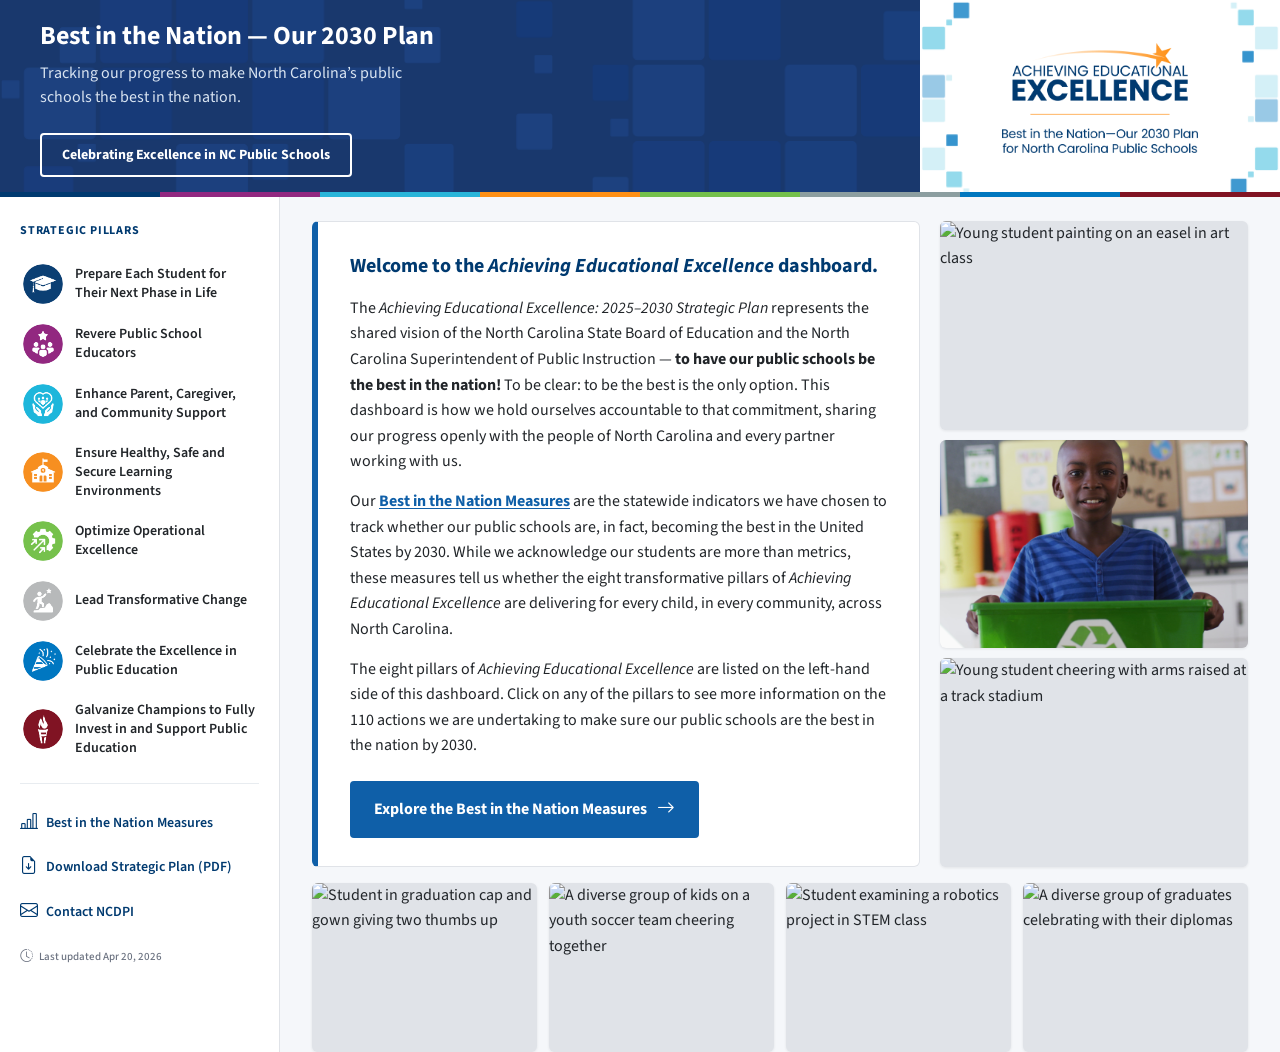
==== index.html @ e1ee81e1 "Split landing page from measures dashboard; refresh descriptions and contact - New index.html as lan" ====
<!DOCTYPE html>
<html lang="en">
<head>
<meta charset="UTF-8">
<meta name="viewport" content="width=device-width, initial-scale=1.0">
<title>Best in the Nation — Our 2030 Plan | NCDPI</title>
<link href="https://fonts.googleapis.com/css2?family=Source+Sans+Pro:wght@400;600;700&display=swap" rel="stylesheet">
<!-- Bootstrap Icons — approved icon library per NCDPI Web Style Guide -->
<link rel="stylesheet" href="https://cdn.jsdelivr.net/npm/bootstrap-icons@1.11.3/font/bootstrap-icons.min.css">
<style>
  :root {
    /* === Brand colors === */
    --navy: #003A70;
    --navy-dark: #00284F;
    --navy-light: #D9E4F1;
    /* --secondary darkened from #197BCE (4.41:1 with white) to #0F5FA8 (5.17:1)
       so .hero-cta and .action-status.in-progress clear WCAG AA normal-text
       contrast against white. Focus-visible outlines still pass easily (3:1
       threshold for non-text). */
    --secondary: #0F5FA8;
    --orange: #FF9015;
    --orange-bg: #FFEEDC;
    --accent-text: #A03A18;   /* WCAG-safe on orange-bg */
    --text: #212529;          /* Matches dpi.nc.gov body text */
    /* --text-light removed: standardized to --text for consistency with dpi.nc.gov */
    --bg: #F5F7FA;
    --white: #FFFFFF;
    --border: #E0E3E8;

    /* === Pillar colors === */
    --pillar1: #003A70;
    --pillar2: #922880;
    --pillar3: #29B5D9;
    --pillar4: #FF9015;
    --pillar5: #74C04B;
    --pillar6: #8C9EA0;  /* Warmer grey-teal, closer to official graphic */
    --pillar7: #0077BF;
    --pillar8: #801323;
    --pillar1-bg: #D9E4F1;
    --pillar2-bg: #EFDFEC;
    --pillar3-bg: #DFF4F9;
    --pillar4-bg: #FFEEDC;
    --pillar5-bg: #EAF6E4;
    --pillar6-bg: #EFF3F3;
    --pillar7-bg: #D4EFFC;
    --pillar8-bg: #ECDCDE;

    /* === Contrast-safe text colors (WCAG AA on white/light backgrounds) === */
    --pillar1-text: #003A70;
    --pillar2-text: #6E1360;
    --pillar3-text: #097A93;
    --pillar4-text: #CB5277;
    --pillar5-text: #39813F;
    --pillar6-text: #6B6F71;
    --pillar7-text: #0063A2;
    --pillar8-text: #801323;
    --ptext: var(--pillar1-text);
  }

  * { margin: 0; padding: 0; box-sizing: border-box; }

  body {
    font-family: 'Source Sans Pro', sans-serif;
    color: var(--text);
    background: var(--bg);
    line-height: 1.6;
  }



  /* =========================================================
     HERO BANNER
     Compact, warm strip above the three-column grid.
     Combines A's celebratory tone with B's space efficiency.
     ========================================================= */
  .hero-banner {
    display: flex;
    align-items: stretch;
    min-height: 150px;
    position: relative;
  }
  /* Left: dark blue with official geometric pattern from graphics team.
     The PNG is an <img> tag (decorative, aria-hidden) layered absolutely
     behind the text, so axe's contrast rule sees only the solid
     --navy-dark background-color on the content-bearing element. */
  .hero-banner-left {
    flex: 1;
    background-color: var(--navy-dark);
    color: white;
    padding: 20px 40px;
    display: flex;
    flex-direction: column;
    justify-content: center;
    position: relative;
    overflow: hidden;
  }
  .hero-banner-bg {
    position: absolute;
    inset: 0;
    width: 100%;
    height: 100%;
    object-fit: cover;
    z-index: 0;
    pointer-events: none;
  }
  .hero-banner-left > *:not(.hero-banner-bg) {
    position: relative;
    z-index: 1;
  }
  .hero-banner-left h1 {
    font-size: 26px;
    font-weight: 700;
    line-height: 1.25;
    margin-bottom: 8px;
  }
  .hero-banner-left p {
    font-size: 16px;
    color: #D9E4F1;  /* navy-light — guaranteed 8.2:1 on navy-dark */
    max-width: 400px;
    line-height: 1.5;
    margin-bottom: 24px;
  }
  /* Ghost/outline style — subordinate to the landing-page primary CTA.
     Transparent bg with white outline reads as secondary action against
     the navy hero background. Keeps WCAG AA with white-on-navy contrast. */
  .hero-cta {
    display: inline-block;
    background: transparent;
    color: white;
    font-family: 'Source Sans Pro', sans-serif;
    font-size: 14px;
    font-weight: 700;
    padding: 9px 20px;
    border-radius: 4px;
    text-decoration: none;
    border: 2px solid white;
    cursor: pointer;
    transition: background 0.2s, color 0.2s;
    align-self: flex-start;
  }
  .hero-cta:hover { background: white; color: var(--navy); }
  /* White focus outline for ≥3:1 contrast on navy hero bg (orange was ~2.9:1). */
  .hero-cta:focus-visible { outline: 3px solid #FFFFFF; outline-offset: 3px; box-shadow: 0 0 0 5px var(--navy); }

  /* Right: AEE logo on official white geometric pattern from graphics team */
  .hero-banner-right {
    width: 360px;
    flex-shrink: 0;
    position: relative;
    background: url('images/Background Patterns/StratPlan-Dashboard-Header_White-HiRes.png') center/cover no-repeat;
  }
  .hero-logo-overlay {
    position: absolute;
    inset: 0;
    display: flex;
    align-items: center;
    justify-content: center;
    z-index: 2;
  }
  .hero-logo-overlay img {
    max-height: 110px;
    max-width: 240px;
    object-fit: contain;
  }
  /* Pillar color strip at bottom */
  .hero-banner::after {
    content: '';
    position: absolute;
    bottom: 0; left: 0; right: 0;
    height: 5px;
    background: linear-gradient(90deg,
      var(--pillar1) 0%, var(--pillar1) 12.5%,
      var(--pillar2) 12.5%, var(--pillar2) 25%,
      var(--pillar3) 25%, var(--pillar3) 37.5%,
      var(--pillar4) 37.5%, var(--pillar4) 50%,
      var(--pillar5) 50%, var(--pillar5) 62.5%,
      var(--pillar6) 62.5%, var(--pillar6) 75%,
      var(--pillar7) 75%, var(--pillar7) 87.5%,
      var(--pillar8) 87.5%, var(--pillar8) 100%);
    z-index: 3;
  }

  /* =========================================================
     INTRO BLURB BAND
     Full-width onboarding paragraph between the hero and the 3-col grid.
     Page-level chrome — intentionally not inside .main-content so it doesn't
     compete with the measure card or push the big number below the fold.
     ========================================================= */
  .intro-blurb-band {
    background: #FAF8F5;                    /* faint warm gray — frames the band as a transition */
    padding: 28px 40px 36px;                /* asymmetric: nudges body copy toward the measure card below */
    border-bottom: 1px solid var(--border);
    position: relative;
  }
  .intro-blurb-band.dismissed { display: none; }
  .intro-cols {
    max-width: 72ch;                        /* single column reads better with the longer 3-paragraph copy */
    margin: 0 auto;
  }
  .intro-blurb-band p {
    font-size: 16px;
    line-height: 1.55;
    color: var(--text);
    margin: 0 0 12px;
    text-wrap: pretty;                      /* pulls single-word orphans up to the previous line */
  }
  .intro-blurb-band p:last-child { margin-bottom: 0; }
  .intro-blurb-band .intro-lede {
    font-size: 20px;                        /* reads as "welcome statement" rather than "slightly larger body" */
    line-height: 1.4;
    margin-bottom: 16px;
  }
  .intro-blurb-band strong { font-weight: 700; }
  .intro-blurb-band em { font-style: italic; color: inherit; }
  .intro-close {
    position: absolute;
    top: 10px;
    right: 14px;
    background: transparent;
    border: none;
    font-size: 24px;
    line-height: 1;
    color: var(--text);
    cursor: pointer;
    padding: 4px 10px;
    border-radius: 4px;
  }
  .intro-close:hover { background: #F0F2F5; }
  .intro-close:focus-visible {
    outline: 2px solid var(--secondary);
    outline-offset: 2px;
  }

  /* =========================================================
     THREE-COLUMN LAYOUT
     Left: pillar nav  |  Center: measure content  |  Right: context
     ========================================================= */
  .three-col {
    display: grid;
    grid-template-columns: 280px 1fr 360px;
    min-height: calc(100vh - 160px);  /* Hero is ~150px; Drupal chrome handled externally */
  }

  /* === LEFT SIDEBAR: Pillar Navigation === */
  .sidebar-left {
    background: white;
    border-right: 1px solid var(--border);
    padding: 24px 0;
    overflow-y: auto;
  }
  .sidebar-heading {
    font-size: 12px;
    font-weight: 700;
    text-transform: uppercase;
    letter-spacing: 0.8px;
    color: var(--navy);
    padding: 0 20px 14px;
  }
  .pillar-link {
    display: flex;
    align-items: center;
    gap: 12px;
    padding: 10px 20px;
    text-decoration: none;
    color: var(--text);
    font-size: 14px;
    font-weight: 600;
    line-height: 1.35;
    transition: all 0.2s;
    border-left: 3px solid transparent;
  }
  .pillar-link:hover {
    background: #F5F7FA;
    border-left-color: var(--navy-light);
  }
  /* Active pillar: tinted with the pillar's own color via --pcolor/--pbg custom props */
  .pillar-link.active {
    background: var(--pbg);
    border-left-color: var(--pcolor);
    color: var(--navy);
  }
  .pillar-link img {
    width: 40px;
    height: 40px;
    flex-shrink: 0;
    border-radius: 50%;
  }
  .pillar-link .pillar-name { flex: 1; }

  .sidebar-left hr {
    border: none;
    border-top: 1px solid #E8ECF0;
    margin: 16px 20px;
  }
  .sidebar-link {
    display: flex;
    align-items: center;
    gap: 8px;
    padding: 8px 20px;
    font-size: 14px;
    color: var(--navy);
    text-decoration: none;
    font-weight: 600;
  }
  .sidebar-link:hover { text-decoration: underline; }
  /* Icons per NCDPI style guide: 18px, single color, primary navy */
  .sidebar-link i {
    font-size: 18px;
    flex-shrink: 0;
  }
  /* Small muted "Last updated" stamp at the bottom of the sidebar.
     Sourced from data/pillar-data.json → lastUpdated (bumped by build-pillar-data.py). */
  .sidebar-updated {
    display: flex;
    align-items: center;
    gap: 6px;
    padding: 8px 20px;
    margin-top: 4px;
    font-size: 11px;
    font-weight: 500;
    color: #6b7280;
  }
  .sidebar-updated i { font-size: 13px; flex-shrink: 0; }

  /* === CENTER: Main Measure Content === */
  .main-content {
    padding: 24px 32px;
    overflow-y: auto;
  }

  /* Carousel controls */
  .carousel-header {
    display: flex;
    align-items: center;
    justify-content: space-between;
    margin-bottom: 20px;
    background: #F0F2F5;
    padding: 10px 16px;
    border-radius: 8px;
  }
  .carousel-arrows {
    display: flex;
    gap: 8px;
    align-items: center;
  }
  .carousel-btn {
    width: 40px;
    height: 40px;
    border-radius: 8px;
    border: 2px solid var(--navy);
    background: white;
    color: var(--navy);
    font-size: 20px;
    cursor: pointer;
    display: flex;
    align-items: center;
    justify-content: center;
    transition: all 0.15s;
  }
  .carousel-btn:hover { background: var(--navy); color: white; }
  .carousel-counter {
    font-size: 14px;
    font-weight: 600;
    color: var(--text);
    margin-left: 10px;
  }
  .carousel-select {
    font-family: 'Source Sans Pro', sans-serif;
    font-size: 14px;
    padding: 8px 14px;
    border: 1px solid #CCC;
    border-radius: 6px;
    min-width: 220px;
    background: white;
  }

  /* Measure header */
  .measure-header {
    display: flex;
    align-items: flex-start;
    gap: 16px;
    margin-bottom: 16px;
  }
  .measure-header img { width: 64px; height: 64px; }
  .measure-header h2 {
    font-size: 24px;
    color: var(--navy);
    font-weight: 700;
    margin-bottom: 4px;
  }
  .measure-header .goal {
    font-size: 15px;
    color: var(--text);
    line-height: 1.5;
  }
  /* Definition sits directly under the goal; one typographic step down
     via size alone so it reads as context without fading the contrast. */
  .measure-header .definition {
    font-size: 14px;
    color: var(--text);
    line-height: 1.5;
    margin-top: 6px;
  }
  .measure-header .goal strong,
  .measure-header .definition strong {
    font-weight: 700;
  }
  .measure-header .status-pill {
    margin-top: 8px;
    display: inline-flex;
    align-items: center;
    gap: 6px;
    padding: 4px 12px;
    border-radius: 20px;
    font-size: 13px;
    font-weight: 600;
    background: #EAF3EA;
    border: 1px solid #3d803f;
    color: var(--navy);
  }
  /* Baseline variant — muted treatment for measures without a record */
  .measure-header .status-pill.baseline {
    background: #F0F1F3;
    border-color: #8C9EA0;
    color: var(--text);
  }

  /* Current value — big number callout (from Mockup A) */
  .current-value {
    display: flex;
    align-items: center;
    gap: 20px;
    margin-bottom: 20px;
    padding: 18px 24px;
    background: var(--navy-light);
    border-radius: 12px;
  }
  .current-value .big-number {
    font-size: 40px;  /* Reduced from 48 to not overpower the hero headline */
    font-weight: 700;
    color: var(--navy);
    line-height: 1;
  }
  .current-value .context {
    font-size: 15px;
    color: var(--navy);
    line-height: 1.5;
  }

  /* Chart */
  .chart-area {
    background: white;
    border-radius: 10px;
    padding: 20px;
    border: 1px solid var(--border);
    margin-bottom: 20px;
    min-height: 280px;
    position: relative;
  }
  .chart-canvas-wrap {
    position: relative;
    height: 220px;
  }
  .chart-legend {
    display: flex;
    gap: 16px;
    justify-content: center;
    margin-top: 14px;
    font-size: 13px;
    color: var(--text);
  }
  .chart-legend span { display: flex; align-items: center; gap: 6px; }
  .swatch { width: 14px; height: 14px; border-radius: 3px; }
  .swatch.baseline { background: #003A70; }
  .swatch.target {
    background: repeating-linear-gradient(
      -45deg,
      rgba(0, 58, 112, 0.5),
      rgba(0, 58, 112, 0.5) 1.5px,
      #FFFFFF 1.5px,
      #FFFFFF 5px
    );
    border: 1.5px solid #003A70;
  }
  .swatch.meets { background: #077890; }
  .swatch.below { background: #B33A12; }
  /* Target callout — positioned top-right of chart area, outside the canvas */
  .chart-target-callout {
    position: absolute;
    top: 12px;
    right: 16px;
    /* Explicit white chip so axe/pa11y can compute navy-on-white contrast
       (12.6:1) — otherwise the absolutely-positioned element sits over the
       chart with no determinable background. */
    background-color: #FFFFFF;
    padding: 4px 10px;
    border-radius: 6px;
    display: flex;
    align-items: center;
    gap: 8px;
    font-size: 13px;
    font-weight: 600;
    color: var(--navy);
  }
  .chart-target-callout .target-line-swatch {
    width: 24px;
    height: 0;
    border-top: 2px dashed var(--navy);
  }

  .chart-no-data {
    display: flex;
    align-items: center;
    justify-content: center;
    height: 220px;
    color: var(--text);
    font-size: 15px;
    font-style: italic;
  }

  /* Notes */
  .notes-section {
    font-size: 14px;
    color: var(--text);
    padding: 16px;
    background: #F9FAFB;
    border-radius: 8px;
  }
  .notes-section p { margin-bottom: 6px; }
  .notes-section strong { color: var(--text); }
  .notes-section a { color: var(--navy); }

  /* === RIGHT SIDEBAR: Context Panels === */
  .sidebar-right {
    background: white;
    border-left: 1px solid var(--border);
    padding: 24px;
    overflow-y: auto;
  }
  .sidebar-panel { margin-bottom: 24px; }
  .sidebar-panel-title {
    font-size: 13px;
    font-weight: 700;
    text-transform: uppercase;
    letter-spacing: 0.5px;
    color: var(--navy);
    margin-bottom: 12px;
    padding-bottom: 8px;
    border-bottom: 1px solid #BBBBBB;
  }

  /* Record high badge — displays official shield SVG from graphics team.
     Omit this entire div for measures that don't have a record. */
  .record-badge {
    text-align: center;
    margin-bottom: 20px;
  }
  .record-badge img {
    max-width: 160px;
    height: auto;
  }
  /* Clickable variant — activated when measures.json supplies
     badgePressReleaseUrl. The whole shield + caption is a single anchor so
     screen readers announce one link and keyboard users get one tab stop. */
  .record-badge a.badge-link {
    display: inline-block;
    text-decoration: none;
    transition: transform 150ms ease, filter 150ms ease;
  }
  .record-badge a.badge-link:hover,
  .record-badge a.badge-link:focus-visible {
    transform: translateY(-2px);
    filter: drop-shadow(0 3px 6px rgba(0, 0, 0, 0.18));
  }
  .record-badge a.badge-link:focus-visible {
    outline: 2px solid var(--pcolor);
    outline-offset: 4px;
    border-radius: 4px;
  }
  .record-badge-caption {
    display: block;
    margin-top: 6px;
    font-size: 13px;
    line-height: 1.4;
    color: var(--ptext, var(--navy));
    text-decoration: underline;
    text-underline-offset: 2px;
  }
  .record-badge a.badge-link:hover .record-badge-caption,
  .record-badge a.badge-link:focus-visible .record-badge-caption {
    text-decoration: none;
  }

  /* Why it counts */
  .why-panel {
    background: #F9FAFB;
    border-radius: 8px;
    padding: 16px;
    margin-bottom: 20px;
  }
  .why-panel p {
    font-size: 14px;
    color: var(--text);
    line-height: 1.6;
  }

  /* What's in motion cards — tinted per-card to match the action's pillar.
     JS sets --pcolor, --pbg, --ptext on each card via inline styles.
     Falls back to Pillar 1 for the static HTML mockup. */
  .motion-card {
    background: var(--pbg, var(--pillar1-bg));
    border-radius: 10px;
    padding: 16px;
    margin-bottom: 10px;
    border-left: 4px solid var(--pcolor, var(--pillar1));
  }
  /* Motion card title — was <h5>, now <h3> for heading hierarchy (WCAG 1.3.1).
     Visual styling unchanged: same font-size/weight/color as before. */
  .motion-card h3 {
    font-size: 14px;
    font-weight: 700;
    /* Use navy rather than --ptext here: pillar-text on pillar-bg falls below
       4.5:1 for pillars 3/4/5. Navy on any pillar-bg clears the threshold. */
    color: var(--navy);
    margin: 0 0 6px 0;  /* zero out h3 user-agent margin-top */
  }
  .motion-card p {
    font-size: 14px;
    color: var(--text);
    line-height: 1.5;
    margin-bottom: 8px;
  }
  .motion-card a {
    font-size: 13px;
    /* Navy for contrast on pillar-bg; see .motion-card h3 above. */
    color: var(--navy);
    font-weight: 600;
    text-decoration: none;
  }
  .motion-card a:hover { text-decoration: underline; }

  /* More data */
  .more-data-link {
    font-size: 14px;
    color: var(--navy);
    font-weight: 600;
    text-decoration: none;
  }
  .more-data-link:hover { text-decoration: underline; }

  /* ============================================================
     ACCESSIBILITY — WCAG 2.1 AA
     Focus indicators, skip link, and screen-reader-only utility.
     Mirrors pillar.html conventions.
     ============================================================ */
  :focus-visible {
    outline: 2px solid var(--secondary);
    outline-offset: 2px;
  }
  :focus:not(:focus-visible) { outline: none; }

  .skip-link {
    position: absolute;
    left: -9999px;
    top: 0;
    background: var(--navy);
    color: #fff;
    padding: 8px 14px;
    border-radius: 0 0 6px 0;
    font-weight: 600;
    z-index: 100;
    text-decoration: none;
  }
  .skip-link:focus {
    left: 0;
  }

  /* Visually-hidden text for screen readers. Used for structural headings
     that would be redundant visually but bridge heading hierarchy gaps. */
  .sr-only {
    position: absolute;
    width: 1px;
    height: 1px;
    padding: 0;
    margin: -1px;
    overflow: hidden;
    clip: rect(0, 0, 0, 0);
    white-space: nowrap;
    border: 0;
  }

  /* ============================================================
     RESPONSIVE / MOBILE — breakpoints at 1024, 768, 480
     Desktop layout above is untouched; everything below is a
     progressive override for narrower viewports.
     ============================================================ */

  /* Hamburger toggle — hidden on desktop, shown at <=768px.
     Positioned absolutely within the hero so it floats over the
     banner background without disrupting the flex row above.
     Selector is scoped to .hero-banner-left to outweigh the
     existing `.hero-banner-left > *:not(.hero-banner-bg)` rule
     above that pins children to position:relative. */
  .hero-banner-left .nav-toggle {
    display: none;
    align-items: center;
    justify-content: center;
    width: 44px;
    height: 44px;
    background: rgba(255, 255, 255, 0.08);
    border: 2px solid rgba(255, 255, 255, 0.7);
    border-radius: 6px;
    color: white;
    cursor: pointer;
    position: absolute;
    top: 14px;
    right: 14px;
    z-index: 4;
    line-height: 1;
    padding: 0;
  }
  .hero-banner-left .nav-toggle:hover { background: rgba(255, 255, 255, 0.18); }
  .hero-banner-left .nav-toggle:focus-visible {
    outline: 2px solid #FFFFFF;
    outline-offset: 2px;
  }
  .hero-banner-left .nav-toggle i { font-size: 22px; }

  /* Drawer backdrop — semi-transparent overlay behind the open drawer.
     Only visible at <=768px when drawer is open. */
  .drawer-backdrop {
    display: none;
    position: fixed;
    inset: 0;
    background: rgba(0, 0, 0, 0.45);
    z-index: 98;
    opacity: 0;
    transition: opacity 0.25s ease;
  }
  .drawer-backdrop.open {
    display: block;
    opacity: 1;
  }

  /* Prevent body scroll while drawer is open (mobile only) */
  body.drawer-open { overflow: hidden; }

  /* ===== Tablet (<=1200px) — intro band collapses to single column ===== */
  /* Two 76ch columns need ~1250px of band width; below that we stack. */
  @media (max-width: 1200px) {
    .intro-cols {
      grid-template-columns: 1fr;
      max-width: 76ch;
      gap: 14px;
    }
  }

  /* ===== Tablet (<=1024px) — right sidebar drops below main ===== */
  @media (max-width: 1024px) {
    .three-col {
      grid-template-columns: 280px 1fr;
      min-height: 0;
    }
    .hero-banner-right { width: 240px; }
    .hero-logo-overlay img {
      max-height: 90px;
      max-width: 200px;
    }
    /* Right sidebar now spans both columns below main content.
       Loses the left border (was a vertical divider) and gains a
       top border (now a horizontal section divider). */
    .sidebar-right {
      grid-column: 1 / -1;
      border-left: none;
      border-top: 1px solid var(--border);
      padding: 20px 32px;
    }
  }

  /* ===== Mobile (<=768px) — single column, off-canvas drawer ===== */
  @media (max-width: 768px) {
    .hero-banner-left .nav-toggle { display: inline-flex; }

    /* Intro blurb band: tighten padding to match hero-left on mobile */
    .intro-blurb-band { padding: 16px 20px; }
    .intro-blurb-band p { font-size: 15px; }

    /* Hero stacks vertically. Right panel becomes a short logo strip. */
    .hero-banner {
      flex-direction: column;
      min-height: 0;
    }
    .hero-banner-left {
      padding: 16px 60px 16px 20px;  /* right padding leaves room for toggle */
    }
    .hero-banner-left h1 {
      font-size: clamp(20px, 5vw, 24px);
      margin-bottom: 6px;
    }
    .hero-banner-left p {
      font-size: 14px;
      margin-bottom: 14px;
    }
    .hero-cta {
      font-size: 13px;
      padding: 8px 18px;
    }
    .hero-banner-right {
      width: 100%;
      height: 80px;
    }
    .hero-logo-overlay img {
      max-height: 60px;
      max-width: 180px;
    }

    /* Left sidebar becomes off-canvas drawer (slides in from left). */
    .sidebar-left {
      position: fixed;
      top: 0;
      left: 0;
      width: 280px;
      height: 100vh;
      max-height: 100vh;
      z-index: 99;
      transform: translateX(-100%);
      transition: transform 0.3s ease;
      box-shadow: 2px 0 12px rgba(0, 0, 0, 0.15);
      overflow-y: auto;
      border-right: none;
    }
    .sidebar-left.open { transform: translateX(0); }
    /* Comfortable touch targets in the drawer (WCAG 2.5.5 AAA = 44x44). */
    .sidebar-left .pillar-link { min-height: 44px; padding: 12px 20px; }
    .sidebar-left .sidebar-link { min-height: 44px; padding: 12px 20px; }

    /* Single-column grid. Sidebar-left is fixed/out-of-flow; main and
       sidebar-right stack naturally in source order. */
    .three-col {
      grid-template-columns: 1fr;
      min-height: 0;
      border-top: none;
    }
    .main-content { padding: 16px; }

    /* Carousel header stacks: dropdown full-width, arrows centered below. */
    .carousel-header {
      flex-direction: column;
      align-items: stretch;
      gap: 10px;
      padding: 12px;
    }
    .carousel-select {
      width: 100%;
      font-size: 16px;  /* prevents iOS input auto-zoom */
      min-width: 0;
    }
    .carousel-arrows { justify-content: center; }
    .carousel-btn {
      width: 44px;
      height: 44px;
    }

    /* Measure header stacks icon above text. */
    .measure-header {
      flex-direction: column;
      gap: 12px;
    }
    .measure-header img {
      width: 56px;
      height: 56px;
    }
    .measure-header h2 { font-size: 20px; }

    /* Big-number callout stacks vertically and centers. */
    .current-value {
      flex-direction: column;
      gap: 8px;
      text-align: center;
      padding: 16px 18px;
    }
    .current-value .big-number { font-size: 34px; }
    .current-value .context { font-size: 14px; }

    /* Chart uses aspect-ratio for responsive height. */
    .chart-area {
      padding: 16px;
      min-height: 0;
    }
    .chart-canvas-wrap {
      height: auto;
      aspect-ratio: 4 / 3;
    }
    /* Callout moves out of the top-right corner — otherwise it overlaps
       the squeezed chart area on narrow screens. */
    .chart-target-callout {
      position: static;
      display: inline-flex;
      margin-bottom: 10px;
      font-size: 12px;
    }
    .chart-no-data { height: auto; min-height: 180px; }

    /* Right sidebar becomes a stacked section below main, with
       collapsible accordion panels. */
    .sidebar-right {
      padding: 16px;
      grid-column: 1;
      border-top: 1px solid var(--border);
      border-left: none;
    }
    .sidebar-panel-title {
      cursor: pointer;
      position: relative;
      padding-right: 28px;
      user-select: none;
    }
    /* Chevron indicator — rotates based on collapsed state */
    .sidebar-panel-title::after {
      content: "\f282";              /* bi-chevron-down */
      font-family: 'bootstrap-icons';
      position: absolute;
      right: 0;
      top: 50%;
      transform: translateY(-50%) rotate(0deg);
      transition: transform 0.2s ease;
      font-size: 14px;
    }
    .sidebar-panel.collapsed .sidebar-panel-title::after {
      transform: translateY(-50%) rotate(-90deg);
    }
    .sidebar-panel.collapsed > *:not(.sidebar-panel-title) {
      display: none;
    }
    .record-badge img { max-width: 120px; }
  }

  /* ===== Small mobile (<=480px) — compact spacing, squarer chart ===== */
  @media (max-width: 480px) {
    .hero-banner-left {
      padding: 12px 56px 12px 16px;
    }
    .hero-banner-left h1 { font-size: 18px; }
    .hero-banner-left p {
      font-size: 13px;
      margin-bottom: 10px;
    }
    .hero-banner-right { height: 60px; }
    .hero-logo-overlay img {
      max-height: 50px;
      max-width: 160px;
    }
    .main-content { padding: 12px; }
    .chart-area { padding: 12px; }
    .chart-canvas-wrap { aspect-ratio: 1 / 1; }
    .chart-legend {
      font-size: 12px;
      gap: 12px;
    }
    .measure-header h2 { font-size: 18px; }
    .measure-header .goal { font-size: 14px; }
    .measure-header .definition { font-size: 13px; }
    .current-value .big-number { font-size: 30px; }
    .notes-section {
      padding: 12px;
      font-size: 13px;
    }
    .sidebar-right { padding: 12px; }
  }

  /* Print — hide drawer chrome, stack single-column. */
  @media print {
    .nav-toggle, .drawer-backdrop { display: none !important; }
    .sidebar-left {
      position: static;
      transform: none;
      width: 100%;
      box-shadow: none;
    }
    .three-col { grid-template-columns: 1fr; }
    .sidebar-right {
      grid-column: 1;
      border-left: none;
      border-top: 1px solid var(--border);
    }
  }

  /* =========================================================
     LANDING PAGE — welcome intro + photo gallery + CTA
     Two-column layout: pillar sidebar (left, flush) + landing main.
     Photos form an L-shape border: vertical stack on the right,
     wrapping to a horizontal row beneath the blurb.
     ========================================================= */
  .landing-layout {
    display: grid;
    grid-template-columns: 280px minmax(0, 1fr);
    min-height: calc(100vh - 160px);
    align-items: stretch; /* sidebar grows to match main content height */
  }
  .landing-main {
    min-width: 0;
    /* 0 bottom padding so the last photo row's bottom edge aligns with the
       sidebar's bottom edge (both are stretched to the same grid row height). */
    padding: 24px 32px 0;
  }

  /* Hero row: narrow blurb on the left + vertical photo stack on the right.
     Photo column width = 308px so its right edge lines up under the AEE logo
     (logo panel is 360px wide; main has 32px right padding; 20px gap before photos).
     This pins the blurb's right edge to the logo's left edge. */
  .landing-hero-row {
    display: grid;
    grid-template-columns: minmax(0, 1fr) 308px;
    gap: 20px;
    align-items: stretch;
    margin-bottom: 16px;
  }
  .landing-intro {
    background: var(--white);
    border: 1px solid var(--border);
    border-left: 6px solid var(--secondary);
    border-radius: 6px;
    padding: 28px 32px;
  }
  /* Cap TEXT width inside the card (~78ch — tight enough to stay readable,
     wide enough to fill the card and reduce dead space next to the photos). */
  .landing-intro p,
  .landing-intro .landing-lede,
  .landing-intro .landing-cta {
    max-width: 78ch;
  }
  /* Inline CTA link in the blurb — weighted primary-blue for a scanner
     entry point to best-in-nation.html without needing to scroll to the button. */
  .landing-intro a.inline-cta {
    color: var(--secondary);
    font-weight: 700;
    text-decoration: underline;
    text-underline-offset: 2px;
  }
  .landing-intro a.inline-cta:hover { color: var(--navy); }
  .landing-intro p {
    font-size: 16px;
    line-height: 1.6;
    color: var(--text);
    margin-bottom: 14px;
  }
  .landing-intro p:last-of-type { margin-bottom: 22px; }
  .landing-lede {
    font-size: 20px !important;
    font-weight: 700;
    color: var(--navy);
    margin-bottom: 14px !important;
  }
  .landing-lede strong em { font-style: italic; font-weight: 700; }
  .landing-intro em { font-style: italic; }
  .landing-intro strong { font-weight: 700; }
  .landing-cta {
    display: inline-flex;
    align-items: center;
    gap: 10px;
    background: var(--secondary);
    color: #FFFFFF;
    font-weight: 700;
    font-size: 16px;
    padding: 12px 22px;
    border-radius: 4px;
    text-decoration: none;
    border: 2px solid var(--secondary);
    transition: background 0.15s ease, border-color 0.15s ease;
  }
  .landing-cta:hover {
    background: var(--navy);
    border-color: var(--navy);
  }
  .landing-cta:focus-visible {
    outline: 3px solid var(--orange);
    outline-offset: 3px;
  }
  .landing-cta i { font-size: 18px; }

  /* Right photo column: stretches to match the blurb's height.
     Flex:1 on each tile splits that height evenly across N photos. */
  .photos-right-col {
    display: flex;
    flex-direction: column;
    gap: 10px;
  }
  .photos-right-col .photo-tile {
    flex: 1 0 0;
    min-height: 0;
  }

  /* Bottom photo row: spans full main width below the hero row */
  .photos-bottom-row {
    display: grid;
    grid-template-columns: repeat(4, 1fr);
    gap: 12px;
  }
  .photos-bottom-row .photo-tile {
    aspect-ratio: 4 / 3;
  }

  .photo-tile {
    overflow: hidden;
    border-radius: 6px;
    background: var(--border);
    box-shadow: 0 1px 3px rgba(0,0,0,0.08);
  }
  .photo-tile img {
    width: 100%;
    height: 100%;
    object-fit: cover;
    display: block;
  }
  /* Photo tiles are decorative — no :hover effect because they aren't
     interactive (not focusable). A hover signal without keyboard equivalent
     fails WCAG 2.1.1 expectations. */

  /* Tablet — fewer photos per row, right stack collapses beside blurb if tight */
  @media (max-width: 1100px) {
    .landing-hero-row {
      grid-template-columns: minmax(0, 1fr) 200px;
      gap: 14px;
    }
    .landing-intro { padding: 22px 24px; }
  }

  /* Mobile — single column everywhere. Right-stack becomes a 2-col grid below the blurb. */
  @media (max-width: 768px) {
    .landing-layout {
      grid-template-columns: 1fr;
    }
    .landing-main { padding: 16px 16px 32px; }
    .landing-hero-row {
      grid-template-columns: 1fr;
      gap: 12px;
    }
    .photos-right-col {
      display: grid;
      grid-template-columns: repeat(2, 1fr);
      gap: 8px;
    }
    .photos-right-col .photo-tile { aspect-ratio: 4 / 3; flex: none; }
    .photos-bottom-row {
      grid-template-columns: repeat(2, 1fr);
      gap: 8px;
    }
    .landing-intro {
      padding: 20px;
      max-width: none;
    }
    .landing-lede { font-size: 18px !important; }
    .landing-intro p { font-size: 15px; }
    .landing-cta { font-size: 15px; padding: 11px 20px; width: 100%; justify-content: center; }
  }

</style>
</head>
<body>

<a href="#main-content" class="skip-link">Skip to main content</a>

<!-- ===== HERO BANNER — Compact, warm, celebratory ===== -->
<div class="hero-banner">
  <div class="hero-banner-left">
    <img class="hero-banner-bg" src="images/Background Patterns/StratPlan-Dashboard-Header_Blue-HiRes.png" alt="" aria-hidden="true">
    <!-- Hamburger toggle — only visible at <=768px via CSS media query.
         aria-controls points to the drawer nav; aria-expanded flips via JS. -->
    <button class="nav-toggle" id="navToggle" type="button"
            aria-label="Open navigation menu"
            aria-controls="sidebarLeft"
            aria-expanded="false">
      <i class="bi bi-list" aria-hidden="true"></i>
    </button>
    <h1>Best in the Nation &mdash; Our 2030 Plan</h1>
    <p>Tracking our progress to make North Carolina&rsquo;s public schools the best in the nation.</p>
    <a class="hero-cta" href="https://www.dpi.nc.gov/about-dpi/state-superintendent-public-instruction/achieving-educational-excellence/celebrating-excellence-north-carolina-public-schools" target="_blank" rel="noopener">Celebrating Excellence in NC Public Schools</a>
  </div>
  <div class="hero-banner-right">
    <div class="hero-logo-overlay">
      <img src="images/Achieving Academic Excellence Logos/AEE Logos with Tagline/Logo-AchEdExc-tagline-MAIN.png" alt="Achieving Educational Excellence: Best in the Nation, Our 2030 Plan">
    </div>
  </div>
</div>
<!-- Backdrop for the mobile nav drawer — click to close. -->
<div class="drawer-backdrop" id="drawerBackdrop" aria-hidden="true"></div>

<!-- Landing-page content lives in the .landing-layout block below. -->

<!-- ===== LANDING LAYOUT: pillar nav + welcome/photos/CTA ===== -->
<div class="landing-layout">

  <!-- LEFT SIDEBAR: Pillar Navigation (same component as the measures page) -->
  <nav class="sidebar-left" id="sidebarLeft" role="navigation" aria-label="Strategic Pillars">
    <div class="sidebar-heading">Strategic Pillars</div>

    <a class="pillar-link" href="pillar.html?p=1" data-pillar="1" style="--pcolor: var(--pillar1); --pbg: var(--pillar1-bg);">
      <img src="images/Pillar Icons/Icons Only/Pillar-1-Icon-Students.png" alt="" role="presentation">
      <span class="pillar-name">Prepare Each Student for Their Next Phase in Life</span>
    </a>
    <a class="pillar-link" href="pillar.html?p=2" data-pillar="2" style="--pcolor: var(--pillar2); --pbg: var(--pillar2-bg);">
      <img src="images/Pillar Icons/Icons Only/Pillar-2-Icon-Educators.png" alt="" role="presentation">
      <span class="pillar-name">Revere Public School Educators</span>
    </a>
    <a class="pillar-link" href="pillar.html?p=3" data-pillar="3" style="--pcolor: var(--pillar3); --pbg: var(--pillar3-bg);">
      <img src="images/Pillar Icons/Icons Only/Pillar-3-Icon-Community.png" alt="" role="presentation">
      <span class="pillar-name">Enhance Parent, Caregiver, and Community Support</span>
    </a>
    <a class="pillar-link" href="pillar.html?p=4" data-pillar="4" style="--pcolor: var(--pillar4); --pbg: var(--pillar4-bg);">
      <img src="images/Pillar Icons/Icons Only/Pillar-4-Icon-HealthySafe.png" alt="" role="presentation">
      <span class="pillar-name">Ensure Healthy, Safe and Secure Learning Environments</span>
    </a>
    <a class="pillar-link" href="pillar.html?p=5" data-pillar="5" style="--pcolor: var(--pillar5); --pbg: var(--pillar5-bg);">
      <img src="images/Pillar Icons/Icons Only/Pillar-5-Icon-Operational.png" alt="" role="presentation">
      <span class="pillar-name">Optimize Operational Excellence</span>
    </a>
    <a class="pillar-link" href="pillar.html?p=6" data-pillar="6" style="--pcolor: var(--pillar6); --pbg: var(--pillar6-bg);">
      <img src="images/Pillar Icons/Icons Only/Pillar-6-Icon-Transformative.png" alt="" role="presentation">
      <span class="pillar-name">Lead Transformative Change</span>
    </a>
    <a class="pillar-link" href="pillar.html?p=7" data-pillar="7" style="--pcolor: var(--pillar7); --pbg: var(--pillar7-bg);">
      <img src="images/Pillar Icons/Icons Only/Pillar-7-Icon-Celebrate.png" alt="" role="presentation">
      <span class="pillar-name">Celebrate the Excellence in Public Education</span>
    </a>
    <a class="pillar-link" href="pillar.html?p=8" data-pillar="8" style="--pcolor: var(--pillar8); --pbg: var(--pillar8-bg);">
      <img src="images/Pillar Icons/Icons Only/Pillar-8-Icon-Champions.png" alt="" role="presentation">
      <span class="pillar-name">Galvanize Champions to Fully Invest in and Support Public Education</span>
    </a>

    <hr>
    <a class="sidebar-link" href="best-in-nation.html"><i class="bi bi-bar-chart-line" aria-hidden="true"></i> Best in the Nation Measures</a>
    <a class="sidebar-link" href="https://www.dpi.nc.gov/documents/statesuperintendent/achieving-educational-excellence-strategic-plan/download?attachment" target="_blank" rel="noopener"><i class="bi bi-file-earmark-arrow-down" aria-hidden="true"></i> Download Strategic Plan (PDF)</a>
    <a class="sidebar-link" href="mailto:strategicplan@dpi.nc.gov"><i class="bi bi-envelope" aria-hidden="true"></i> Contact NCDPI</a>

    <div class="sidebar-updated" id="sidebarLastUpdated" hidden>
      <i class="bi bi-clock-history" aria-hidden="true"></i>
      <span>Last updated <span id="lastUpdatedDate"></span></span>
    </div>
  </nav>

  <!-- MAIN: Welcome intro + CTA + photo gallery -->
  <main class="landing-main" id="main-content">

    <!-- Hero row: narrow blurb + vertical photo stack on the right -->
    <div class="landing-hero-row">
      <section class="landing-intro">
        <h2 class="landing-lede"><strong>Welcome to the <em>Achieving Educational Excellence</em> dashboard.</strong></h2>

        <p>The <em>Achieving Educational Excellence: 2025&ndash;2030 Strategic Plan</em> represents the shared vision of the North Carolina State Board of Education and the North Carolina Superintendent of Public Instruction &mdash; <strong>to have our public schools be the best in the nation!</strong> To be clear: to be the best is the only option. This dashboard is how we hold ourselves accountable to that commitment, sharing our progress openly with the people of North Carolina and every partner working with us.</p>

        <p>Our <a class="inline-cta" href="best-in-nation.html">Best in the Nation Measures</a> are the statewide indicators we have chosen to track whether our public schools are, in fact, becoming the best in the United States by 2030. While we acknowledge our students are more than metrics, these measures tell us whether the eight transformative pillars of <em>Achieving Educational Excellence</em> are delivering for every child, in every community, across North Carolina.</p>

        <p>The eight pillars of <em>Achieving Educational Excellence</em> are listed on the left-hand side of this dashboard. Click on any of the pillars to see more information on the 110 actions we are undertaking to make sure our public schools are the best in the nation by 2030.</p>

        <a class="landing-cta" href="best-in-nation.html">
          Explore the Best in the Nation Measures <i class="bi bi-arrow-right" aria-hidden="true"></i>
        </a>
      </section>

      <!-- Right-hand vertical photo stack — 3 taller tiles, aligned top with the blurb.
           Track-girl-in-victory-pose sits at the bottom so the CTA button points toward her. -->
      <div class="photos-right-col" role="group" aria-label="North Carolina students">
        <div class="photo-tile"><img src="images/HappyPeoplePhotos/AdobeStock_379642447.jpeg" alt="Young student painting on an easel in art class"></div>
        <div class="photo-tile"><img src="images/HappyPeoplePhotos/AdobeStock_1106761622.jpeg" alt="Elementary student holding a classroom recycling bin"></div>
        <div class="photo-tile"><img src="images/HappyPeoplePhotos/AdobeStock_1407146432.jpeg" alt="Young student cheering with arms raised at a track stadium"></div>
      </div>
    </div>

    <!-- Bottom photo row — wraps the L-shape border back under the blurb -->
    <section class="photos-bottom-row" aria-label="More North Carolina students">
      <div class="photo-tile"><img src="images/HappyPeoplePhotos/AdobeStock_208163126.jpeg" alt="Student in graduation cap and gown giving two thumbs up"></div>
      <div class="photo-tile"><img src="images/HappyPeoplePhotos/AdobeStock_244455048.jpeg" alt="A diverse group of kids on a youth soccer team cheering together"></div>
      <div class="photo-tile"><img src="images/HappyPeoplePhotos/AdobeStock_505413850.jpeg" alt="Student examining a robotics project in STEM class"></div>
      <div class="photo-tile"><img src="images/HappyPeoplePhotos/AdobeStock_431484992.jpg" alt="A diverse group of graduates celebrating with their diplomas"></div>
    </section>

  </main>

</div>

<script>
// ============================================================
// Mobile nav drawer — shows/hides the left sidebar on <=768px.
// ============================================================
(function () {
  var navToggle = document.getElementById('navToggle');
  var sidebar   = document.getElementById('sidebarLeft');
  var backdrop  = document.getElementById('drawerBackdrop');
  if (!navToggle || !sidebar || !backdrop) return;

  function openDrawer() {
    sidebar.classList.add('open');
    backdrop.classList.add('open');
    document.body.classList.add('drawer-open');
    navToggle.setAttribute('aria-expanded', 'true');
    navToggle.setAttribute('aria-label', 'Close navigation menu');
    var icon = navToggle.querySelector('i');
    if (icon) { icon.className = 'bi bi-x-lg'; }
  }
  function closeDrawer() {
    sidebar.classList.remove('open');
    backdrop.classList.remove('open');
    document.body.classList.remove('drawer-open');
    navToggle.setAttribute('aria-expanded', 'false');
    navToggle.setAttribute('aria-label', 'Open navigation menu');
    var icon = navToggle.querySelector('i');
    if (icon) { icon.className = 'bi bi-list'; }
    navToggle.focus();
  }
  navToggle.addEventListener('click', function () {
    if (sidebar.classList.contains('open')) closeDrawer();
    else openDrawer();
  });
  backdrop.addEventListener('click', closeDrawer);
  document.addEventListener('keydown', function (e) {
    if (e.key === 'Escape' && sidebar.classList.contains('open')) closeDrawer();
  });
  window.addEventListener('resize', function () {
    if (window.innerWidth > 768 && sidebar.classList.contains('open')) {
      sidebar.classList.remove('open');
      backdrop.classList.remove('open');
      document.body.classList.remove('drawer-open');
      navToggle.setAttribute('aria-expanded', 'false');
      var icon = navToggle.querySelector('i');
      if (icon) { icon.className = 'bi bi-list'; }
    }
  });
})();

// ============================================================
// Sidebar "Last updated" stamp — pulled from pillar-data.json.
// Shows the date of the most recent data refresh. Silent no-op on failure.
// ============================================================
(function () {
  fetch('data/pillar-data.json')
    .then(function (resp) { return resp.json(); })
    .then(function (data) {
      if (!data || !data.lastUpdated) return;
      var parts = data.lastUpdated.split('-');
      var d = new Date(parseInt(parts[0], 10), parseInt(parts[1], 10) - 1, parseInt(parts[2], 10));
      var formatted = d.toLocaleDateString('en-US', { month: 'short', day: 'numeric', year: 'numeric' });
      var dateEl = document.getElementById('lastUpdatedDate');
      var wrapEl = document.getElementById('sidebarLastUpdated');
      if (dateEl && wrapEl) {
        dateEl.textContent = formatted;
        wrapEl.hidden = false;
      }
    })
    .catch(function (err) {
      console.error('Failed to load pillar-data.json:', err);
    });
})();
</script>

</body>
</html>
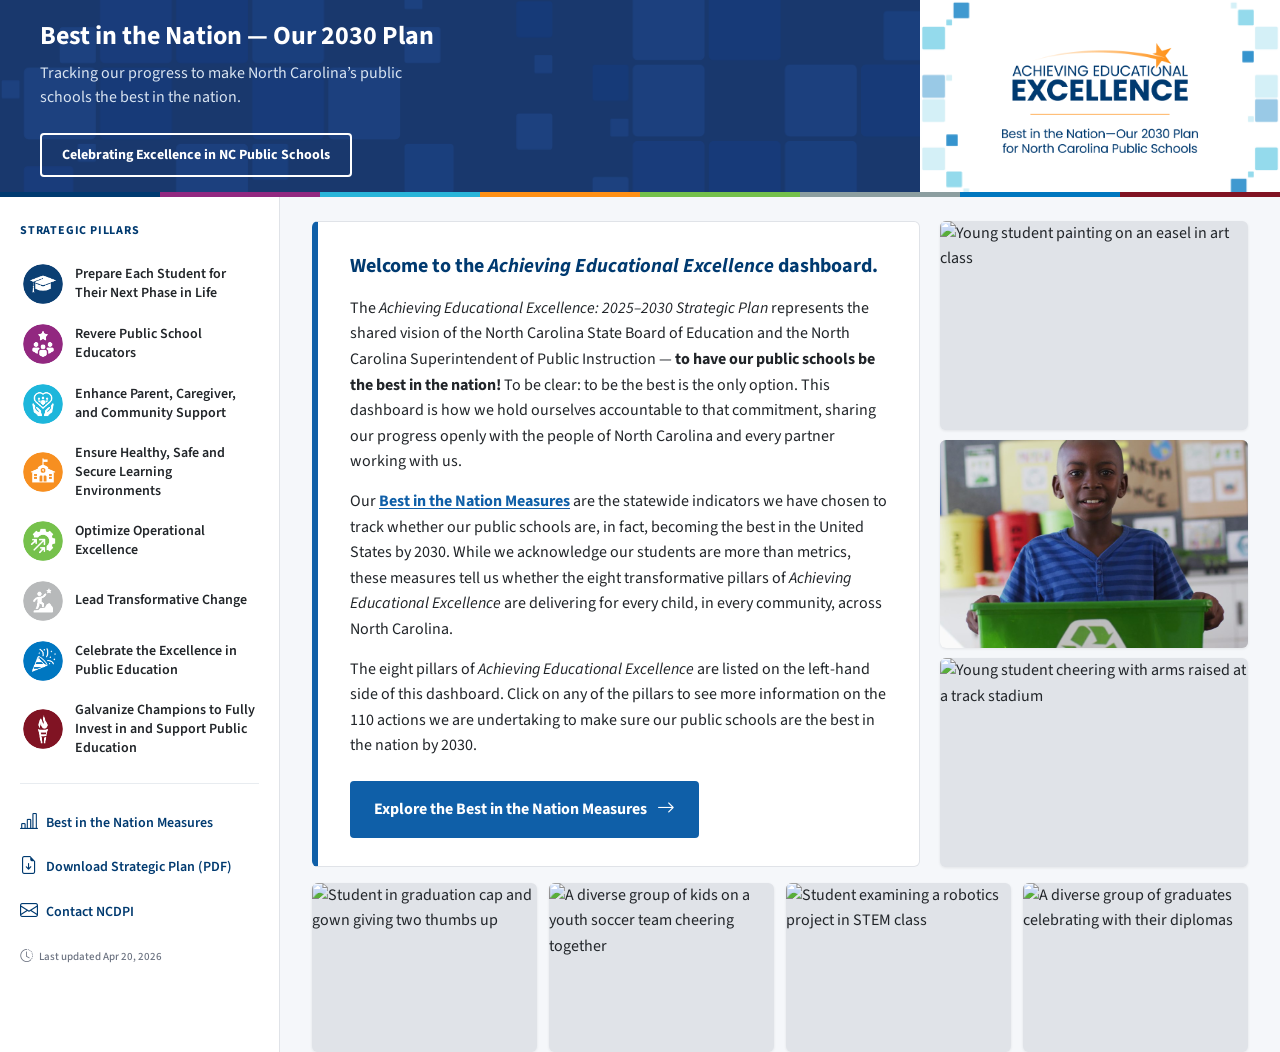
==== commit bad57c21: "Compress landing-page photo tiles (55 MB -> 0.7 MB) Seven AdobeStock originals in images/HappyPeople" ====
--- a/index.html
+++ b/index.html
@@ -1266,12 +1266,14 @@
       </div>
     </div>
 
-    <!-- Bottom photo row — wraps the L-shape border back under the blurb -->
+    <!-- Bottom photo row — wraps the L-shape border back under the blurb.
+         loading="lazy" + decoding="async" keep these off the initial paint path;
+         they're below the fold on most desktop viewports. -->
     <section class="photos-bottom-row" aria-label="More North Carolina students">
-      <div class="photo-tile"><img src="images/HappyPeoplePhotos/AdobeStock_208163126.jpeg" alt="Student in graduation cap and gown giving two thumbs up"></div>
-      <div class="photo-tile"><img src="images/HappyPeoplePhotos/AdobeStock_244455048.jpeg" alt="A diverse group of kids on a youth soccer team cheering together"></div>
-      <div class="photo-tile"><img src="images/HappyPeoplePhotos/AdobeStock_505413850.jpeg" alt="Student examining a robotics project in STEM class"></div>
-      <div class="photo-tile"><img src="images/HappyPeoplePhotos/AdobeStock_431484992.jpg" alt="A diverse group of graduates celebrating with their diplomas"></div>
+      <div class="photo-tile"><img src="images/HappyPeoplePhotos/AdobeStock_208163126.jpeg" alt="Student in graduation cap and gown giving two thumbs up" loading="lazy" decoding="async"></div>
+      <div class="photo-tile"><img src="images/HappyPeoplePhotos/AdobeStock_244455048.jpeg" alt="A diverse group of kids on a youth soccer team cheering together" loading="lazy" decoding="async"></div>
+      <div class="photo-tile"><img src="images/HappyPeoplePhotos/AdobeStock_505413850.jpeg" alt="Student examining a robotics project in STEM class" loading="lazy" decoding="async"></div>
+      <div class="photo-tile"><img src="images/HappyPeoplePhotos/AdobeStock_431484992.jpg" alt="A diverse group of graduates celebrating with their diplomas" loading="lazy" decoding="async"></div>
     </section>
 
   </main>
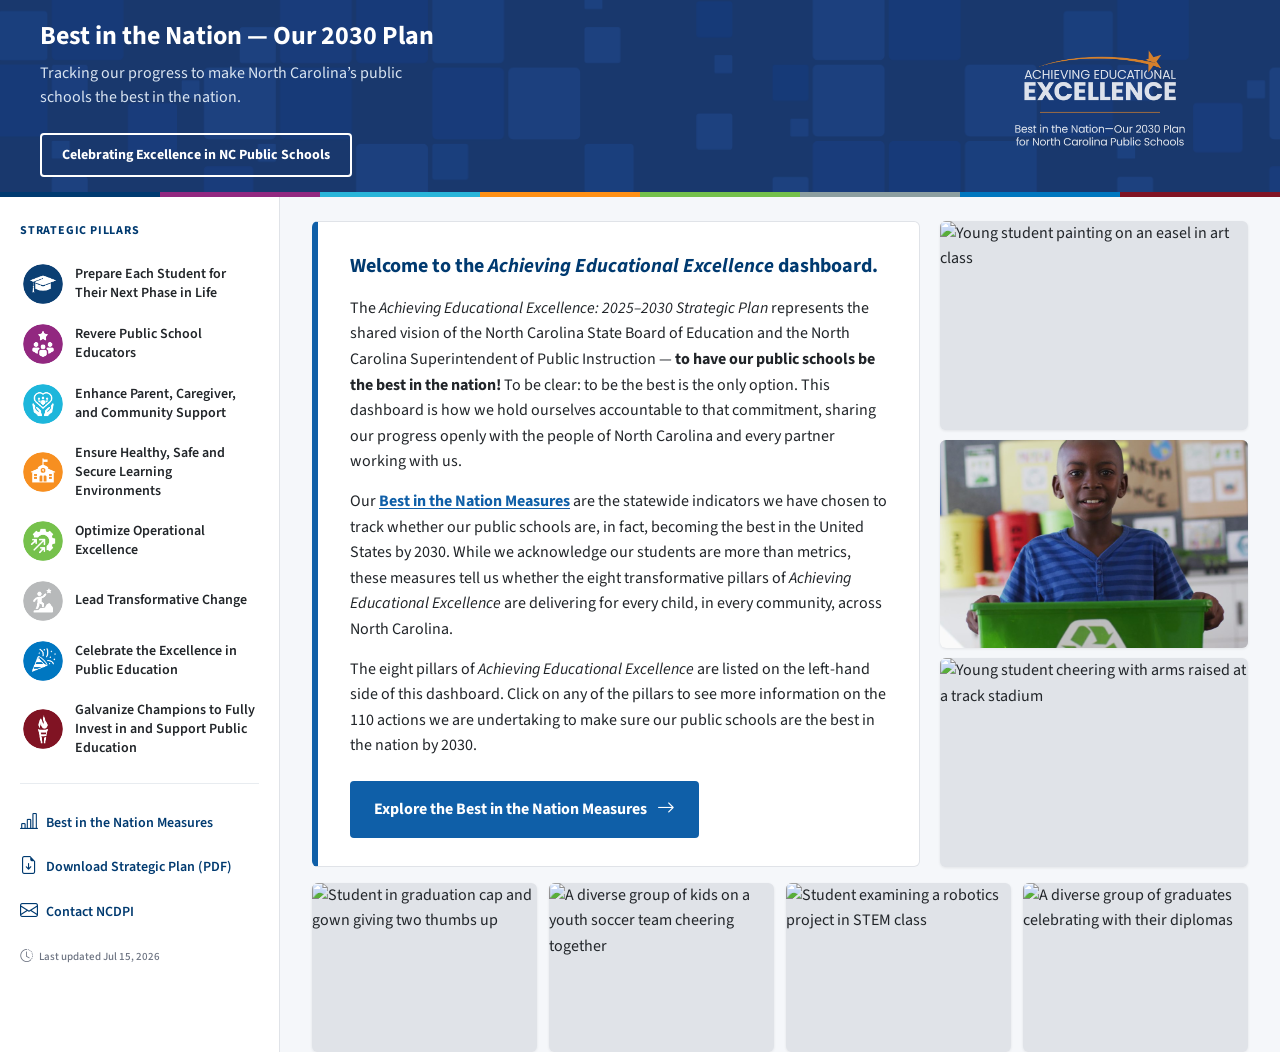
==== commit a4fba10a: "Graphics-team hero updates + stories refresh (32 new posts) Landing: blue-boxes pattern spans full h" ====
--- a/index.html
+++ b/index.html
@@ -78,22 +78,20 @@
     align-items: stretch;
     min-height: 150px;
     position: relative;
-  }
-  /* Left: dark blue with official geometric pattern from graphics team.
+    /* Half-bleed: navy fills the viewport edge-to-edge so the masthead reads
+       as full-bleed (matching dpi.nc.gov). The AEE logo overlay is anchored
+       to the 1440px content frame via .hero-banner-right margin-right below,
+       keeping it vertically aligned with the photo column on wide monitors
+       where .landing-layout is capped at 1440px. */
+    background: var(--navy-dark);
+    overflow: hidden;
+  }
+  /* Official blue-boxes geometric pattern from the graphics team, spanning
+     the FULL banner width (graphics-team request, 2026-06-10 — it previously
+     stopped at the left panel's edge and read as cut off on wide monitors).
      The PNG is an <img> tag (decorative, aria-hidden) layered absolutely
-     behind the text, so axe's contrast rule sees only the solid
-     --navy-dark background-color on the content-bearing element. */
-  .hero-banner-left {
-    flex: 1;
-    background-color: var(--navy-dark);
-    color: white;
-    padding: 20px 40px;
-    display: flex;
-    flex-direction: column;
-    justify-content: center;
-    position: relative;
-    overflow: hidden;
-  }
+     behind everything, so axe's contrast rule sees only the solid
+     --navy-dark background-color on the banner. */
   .hero-banner-bg {
     position: absolute;
     inset: 0;
@@ -103,9 +101,14 @@
     z-index: 0;
     pointer-events: none;
   }
-  .hero-banner-left > *:not(.hero-banner-bg) {
+  .hero-banner-left {
+    flex: 1;
+    color: white;
+    padding: 20px 40px;
+    display: flex;
+    flex-direction: column;
+    justify-content: center;
     position: relative;
-    z-index: 1;
   }
   .hero-banner-left h1 {
     font-size: 26px;
@@ -142,12 +145,18 @@
   /* White focus outline for ≥3:1 contrast on navy hero bg (orange was ~2.9:1). */
   .hero-cta:focus-visible { outline: 3px solid #FFFFFF; outline-offset: 3px; box-shadow: 0 0 0 5px var(--navy); }
 
-  /* Right: AEE logo on official white geometric pattern from graphics team */
+  /* Right: white AEE logo (transparent-background lockup, graphics team
+     2026-06-10) floating directly over the blue-boxes pattern at reduced
+     opacity — replaces the old white-pattern panel, which visually cut the
+     hero in two. margin-right shifts the container inward by the centering
+     gutter on viewports wider than 1440px so the logo stays aligned with
+     the photo column inside the capped .landing-layout below. On viewports
+     ≤1440px the calc clamps to 0. */
   .hero-banner-right {
     width: 360px;
     flex-shrink: 0;
     position: relative;
-    background: url('images/Background Patterns/StratPlan-Dashboard-Header_White-HiRes.png') center/cover no-repeat;
+    margin-right: max(0px, calc((100% - 1440px) / 2));
   }
   .hero-logo-overlay {
     position: absolute;
@@ -161,6 +170,7 @@
     max-height: 110px;
     max-width: 240px;
     object-fit: contain;
+    opacity: 0.85;
   }
   /* Pillar color strip at bottom */
   .hero-banner::after {
@@ -994,8 +1004,15 @@
   .landing-layout {
     display: grid;
     grid-template-columns: 280px minmax(0, 1fr);
-    min-height: calc(100vh - 160px);
     align-items: stretch; /* sidebar grows to match main content height */
+    /* No min-height: on tall viewports a viewport-based min-height makes the
+       stretched sidebar overshoot the photo row. Natural content height
+       (hero + bottom photo row) is always tall enough on its own. */
+    /* Cap the landing layout so the welcome card doesn't grow a huge
+       dead-whitespace zone to the right of its 78ch-capped text on wide
+       monitors (1600px+). Viewport ≤1440px renders unchanged. */
+    max-width: 1440px;
+    margin-inline: auto;
   }
   .landing-main {
     min-width: 0;
@@ -1162,8 +1179,8 @@
 
 <!-- ===== HERO BANNER — Compact, warm, celebratory ===== -->
 <div class="hero-banner">
+  <img class="hero-banner-bg" src="images/Background Patterns/StratPlan-Dashboard-Header_Blue-HiRes.png" alt="" aria-hidden="true">
   <div class="hero-banner-left">
-    <img class="hero-banner-bg" src="images/Background Patterns/StratPlan-Dashboard-Header_Blue-HiRes.png" alt="" aria-hidden="true">
     <!-- Hamburger toggle — only visible at <=768px via CSS media query.
          aria-controls points to the drawer nav; aria-expanded flips via JS. -->
     <button class="nav-toggle" id="navToggle" type="button"
@@ -1178,7 +1195,7 @@
   </div>
   <div class="hero-banner-right">
     <div class="hero-logo-overlay">
-      <img src="images/Achieving Academic Excellence Logos/AEE Logos with Tagline/Logo-AchEdExc-tagline-MAIN.png" alt="Achieving Educational Excellence: Best in the Nation, Our 2030 Plan">
+      <img src="images/Achieving Academic Excellence Logos/Dashboard Header Logos/StratPlan-Dashboard-HomeHdr-HiRes.png" alt="Achieving Educational Excellence: Best in the Nation, Our 2030 Plan">
     </div>
   </div>
 </div>
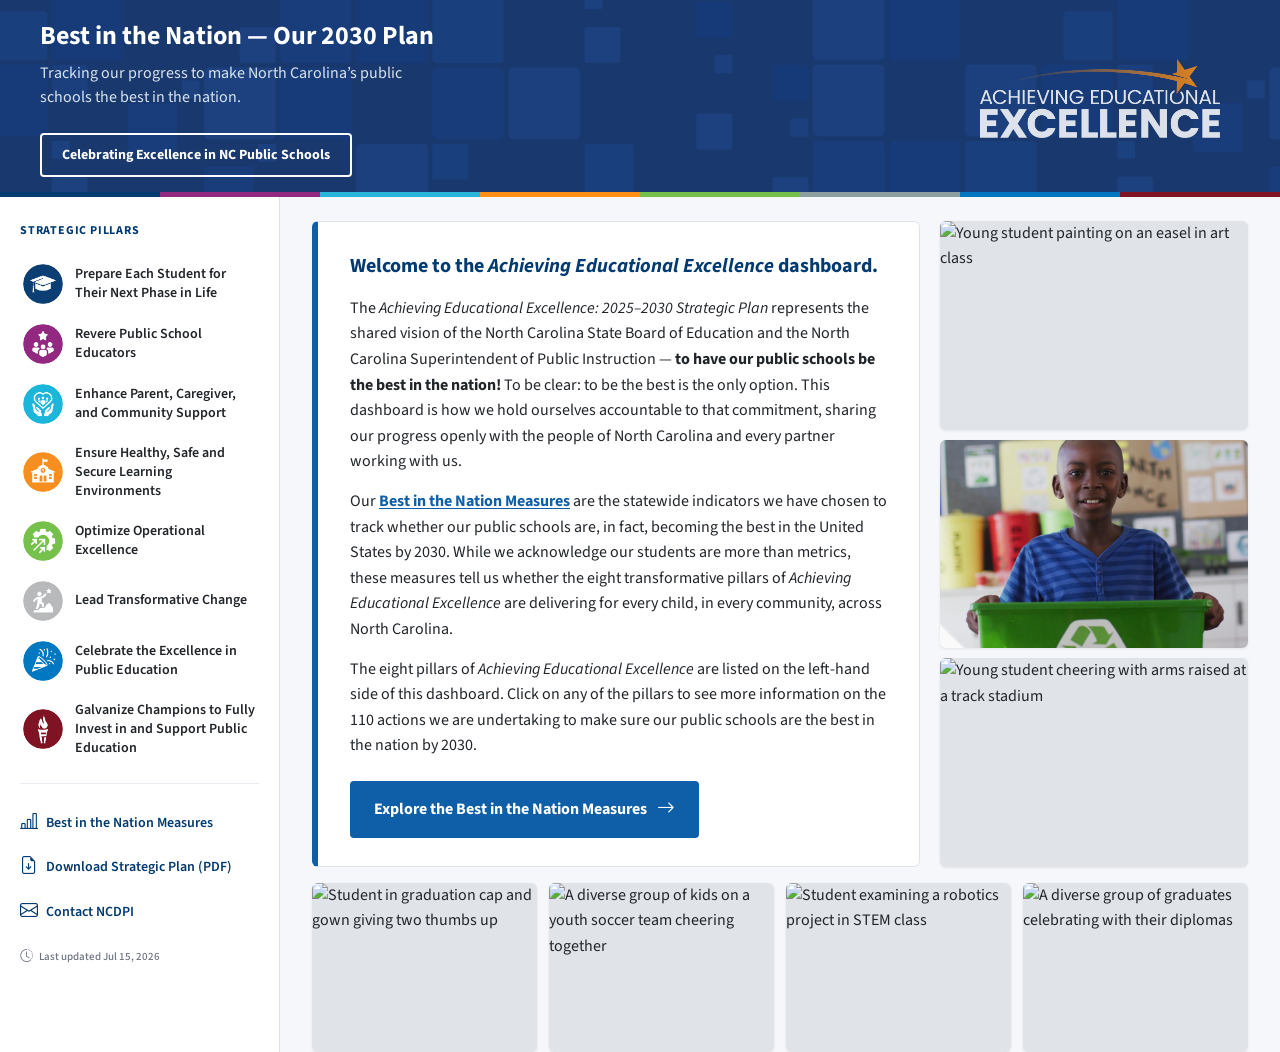
==== commit bf63a2aa: "Hero polish: tagline-free AEE lockup, full-width blue-squares on BiN, thinner pillar baseline - Land" ====
--- a/index.html
+++ b/index.html
@@ -104,7 +104,12 @@
   .hero-banner-left {
     flex: 1;
     color: white;
-    padding: 20px 40px;
+    /* Left padding anchors the title to the same 1440px content frame as the
+       sidebar heading (STRATEGIC PILLARS sits 20px into a centered 1440-max
+       landing-layout). Below 1440px viewport the max() falls back to 40px so
+       laptop layouts stay unchanged. Mirrors the AEE-logo margin-right trick
+       on the right panel. Andy 2026-07-16. */
+    padding: 20px 40px 20px max(40px, calc((100vw - 1440px) / 2 + 20px));
     display: flex;
     flex-direction: column;
     justify-content: center;
@@ -1195,7 +1200,7 @@
   </div>
   <div class="hero-banner-right">
     <div class="hero-logo-overlay">
-      <img src="images/Achieving Academic Excellence Logos/Dashboard Header Logos/StratPlan-Dashboard-HomeHdr-HiRes.png" alt="Achieving Educational Excellence: Best in the Nation, Our 2030 Plan">
+      <img src="images/Achieving Academic Excellence Logos/Logo-AchEdExc-WhiteOrange.png" alt="Achieving Educational Excellence">
     </div>
   </div>
 </div>
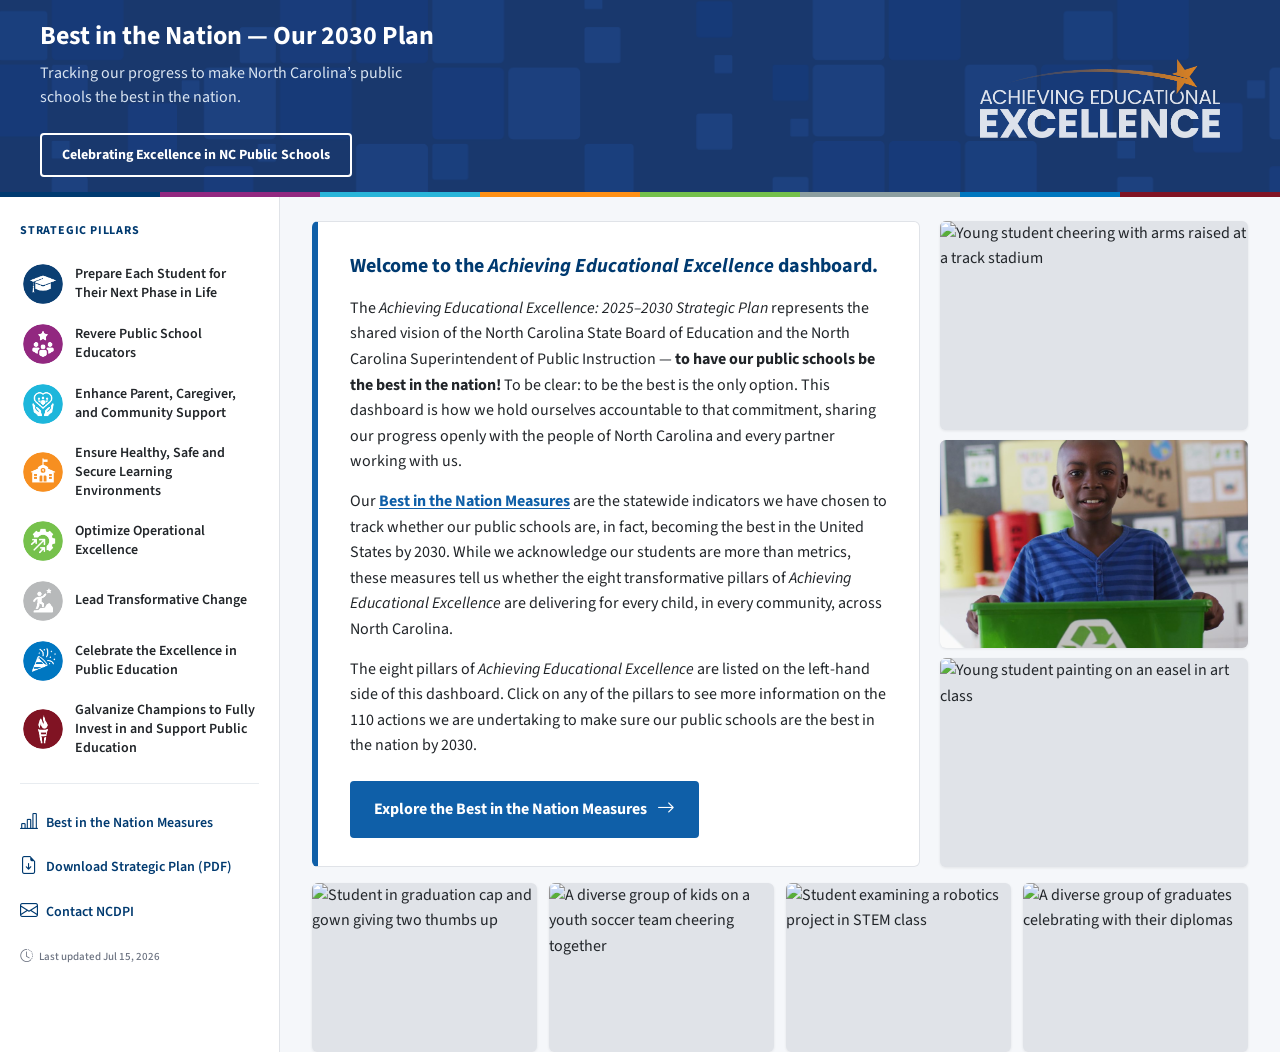
==== commit 8d8aeab1: "Graphics feedback 7/21: Pillar 4 pink -> Medium Orange, homepage photo swap, mobile logo breathing r" ====
--- a/index.html
+++ b/index.html
@@ -49,7 +49,7 @@
     --pillar1-text: #003A70;
     --pillar2-text: #6E1360;
     --pillar3-text: #097A93;
-    --pillar4-text: #CB5277;
+    --pillar4-text: #C75128;
     --pillar5-text: #39813F;
     --pillar6-text: #6B6F71;
     --pillar7-text: #0063A2;
@@ -820,9 +820,18 @@
       font-size: 13px;
       padding: 8px 18px;
     }
+    /* Logo strip: the 5px pillar-color bar (.hero-banner::after) overlaps the
+       bottom of this strip once the hero stacks, so the flex-centered logo sat
+       visually low — nearly touching the bar (graphics team, 2026-07-21).
+       padding-bottom offsets the bar's height so the logo re-centers in the
+       space ABOVE the bar; the taller strip adds breathing room to match the
+       pillar pages' logo band. */
     .hero-banner-right {
       width: 100%;
-      height: 80px;
+      height: 88px;
+    }
+    .hero-logo-overlay {
+      padding-bottom: 5px;
     }
     .hero-logo-overlay img {
       max-height: 60px;
@@ -960,7 +969,9 @@
       font-size: 13px;
       margin-bottom: 10px;
     }
-    .hero-banner-right { height: 60px; }
+    /* 72px (not 60) for the same reason as the 768px block: the 50px logo in a
+       60px strip left 0px of visible space above the overlapping 5px bar. */
+    .hero-banner-right { height: 72px; }
     .hero-logo-overlay img {
       max-height: 50px;
       max-width: 160px;
@@ -1280,11 +1291,13 @@
       </section>
 
       <!-- Right-hand vertical photo stack — 3 taller tiles, aligned top with the blurb.
-           Track-girl-in-victory-pose sits at the bottom so the CTA button points toward her. -->
+           Track girl on top, painter on the bottom (graphics team 2026-07-21):
+           her raised arms directly below the recycle-bin photo read as if she
+           were holding the bin. -->
       <div class="photos-right-col" role="group" aria-label="North Carolina students">
+        <div class="photo-tile"><img src="images/HappyPeoplePhotos/AdobeStock_1407146432.jpeg" alt="Young student cheering with arms raised at a track stadium"></div>
+        <div class="photo-tile"><img src="images/HappyPeoplePhotos/AdobeStock_1106761622.jpeg" alt="Elementary student holding a classroom recycling bin"></div>
         <div class="photo-tile"><img src="images/HappyPeoplePhotos/AdobeStock_379642447.jpeg" alt="Young student painting on an easel in art class"></div>
-        <div class="photo-tile"><img src="images/HappyPeoplePhotos/AdobeStock_1106761622.jpeg" alt="Elementary student holding a classroom recycling bin"></div>
-        <div class="photo-tile"><img src="images/HappyPeoplePhotos/AdobeStock_1407146432.jpeg" alt="Young student cheering with arms raised at a track stadium"></div>
       </div>
     </div>
 
